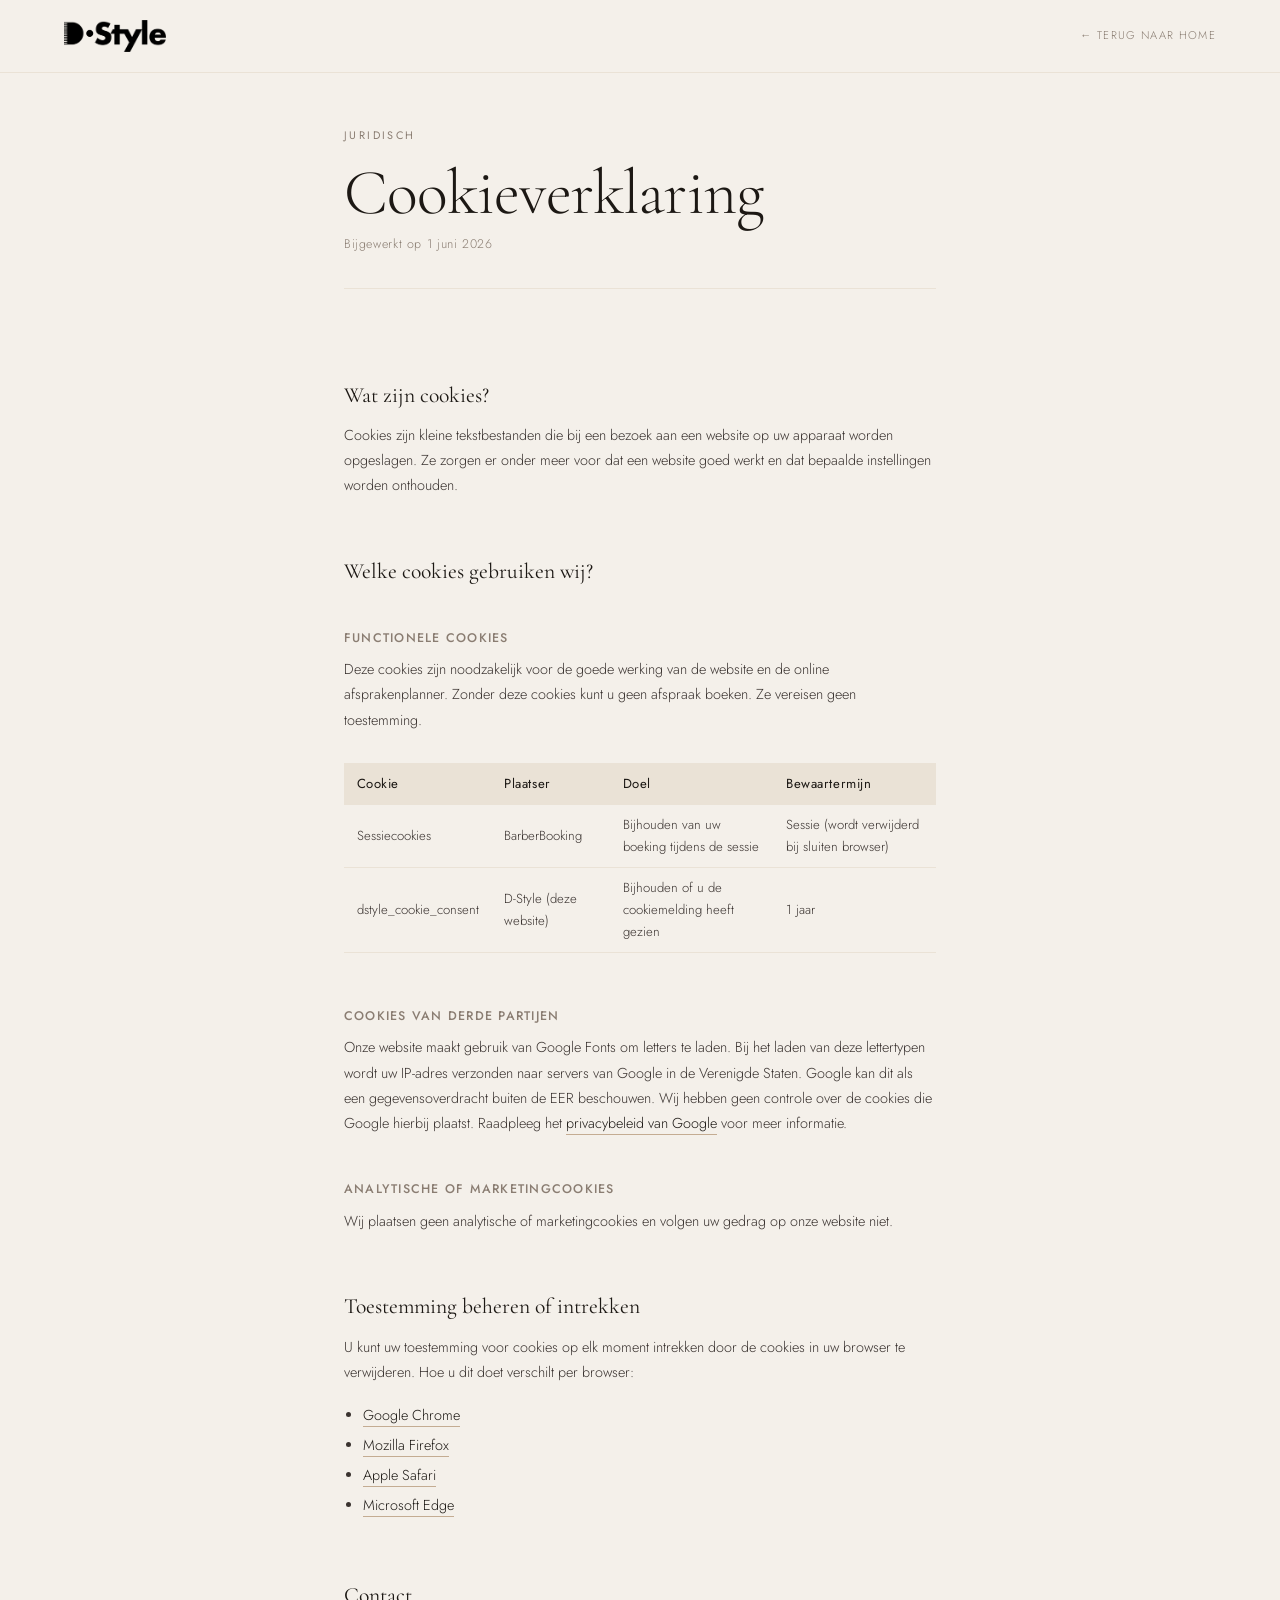
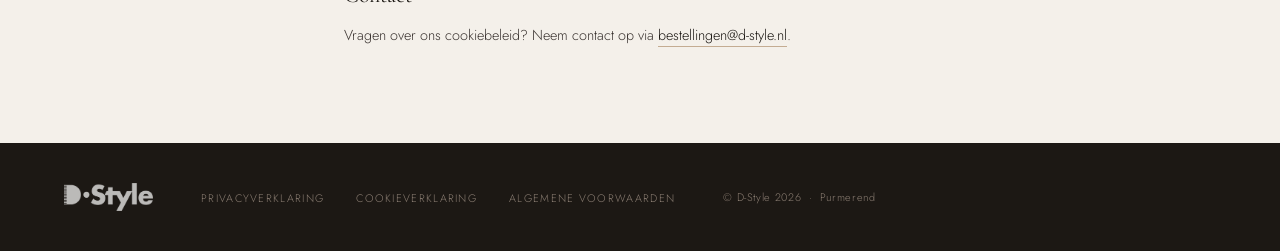
==== cookies.html @ 7f26554a "Voeg juridische pagina's en cookie-popup toe - privacy.html, cookies.html, voorwaarden.html (AVG-con" ====
<!DOCTYPE html>
<html lang="nl">
<head>
  <meta charset="UTF-8">
  <meta name="viewport" content="width=device-width, initial-scale=1.0">
  <title>Cookieverklaring — D-Style Haarmode & Visagie</title>
  <meta name="description" content="Cookieverklaring van D-Style Haarmode & Visagie in Purmerend.">
  <meta name="robots" content="noindex">
  <link rel="icon" type="image/png" sizes="32x32" href="images/icon.png">
  <link rel="apple-touch-icon" href="images/icon.png">
  <link rel="preconnect" href="https://fonts.googleapis.com">
  <link rel="preconnect" href="https://fonts.gstatic.com" crossorigin>
  <link href="https://fonts.googleapis.com/css2?family=Cormorant+Garamond:ital,wght@0,300;0,400;0,500;1,300;1,400;1,500&family=Jost:wght@300;400;500&display=swap" rel="stylesheet">
  <link rel="stylesheet" href="styles.css">
</head>
<body>

  <nav class="nav solid" id="nav" aria-label="Navigatie">
    <a href="index.html" class="nav__logo" aria-label="D-Style — terug naar home">
      <img src="images/d-style-logo.png" alt="D-Style logo" width="120" height="32">
    </a>
    <a href="index.html" class="legal-back">← Terug naar home</a>
  </nav>

  <main class="legal">
    <div class="legal__inner">
      <span class="lbl">Juridisch</span>
      <h1 class="disp legal__h1">Cookieverklaring</h1>
      <p class="legal__intro">Bijgewerkt op 1 juni 2026</p>

      <div class="legal__body">

        <h2>Wat zijn cookies?</h2>
        <p>Cookies zijn kleine tekstbestanden die bij een bezoek aan een website op uw apparaat worden opgeslagen. Ze zorgen er onder meer voor dat een website goed werkt en dat bepaalde instellingen worden onthouden.</p>

        <h2>Welke cookies gebruiken wij?</h2>

        <h3>Functionele cookies</h3>
        <p>Deze cookies zijn noodzakelijk voor de goede werking van de website en de online afsprakenplanner. Zonder deze cookies kunt u geen afspraak boeken. Ze vereisen geen toestemming.</p>
        <table>
          <thead><tr><th>Cookie</th><th>Plaatser</th><th>Doel</th><th>Bewaartermijn</th></tr></thead>
          <tbody>
            <tr>
              <td>Sessiecookies</td>
              <td>BarberBooking</td>
              <td>Bijhouden van uw boeking tijdens de sessie</td>
              <td>Sessie (wordt verwijderd bij sluiten browser)</td>
            </tr>
            <tr>
              <td>dstyle_cookie_consent</td>
              <td>D-Style (deze website)</td>
              <td>Bijhouden of u de cookiemelding heeft gezien</td>
              <td>1 jaar</td>
            </tr>
          </tbody>
        </table>

        <h3>Cookies van derde partijen</h3>
        <p>Onze website maakt gebruik van Google Fonts om letters te laden. Bij het laden van deze lettertypen wordt uw IP-adres verzonden naar servers van Google in de Verenigde Staten. Google kan dit als een gegevensoverdracht buiten de EER beschouwen. Wij hebben geen controle over de cookies die Google hierbij plaatst. Raadpleeg het <a href="https://policies.google.com/privacy" target="_blank" rel="noopener noreferrer">privacybeleid van Google</a> voor meer informatie.</p>

        <h3>Analytische of marketingcookies</h3>
        <p>Wij plaatsen geen analytische of marketingcookies en volgen uw gedrag op onze website niet.</p>

        <h2>Toestemming beheren of intrekken</h2>
        <p>U kunt uw toestemming voor cookies op elk moment intrekken door de cookies in uw browser te verwijderen. Hoe u dit doet verschilt per browser:</p>
        <ul>
          <li><a href="https://support.google.com/chrome/answer/95647" target="_blank" rel="noopener noreferrer">Google Chrome</a></li>
          <li><a href="https://support.mozilla.org/nl/kb/cookies-verwijderen-gegevens-wissen-firefox" target="_blank" rel="noopener noreferrer">Mozilla Firefox</a></li>
          <li><a href="https://support.apple.com/nl-nl/guide/safari/sfri11471/mac" target="_blank" rel="noopener noreferrer">Apple Safari</a></li>
          <li><a href="https://support.microsoft.com/nl-nl/windows/cookies-verwijderen-in-microsoft-edge-63947406-40ac-c3b8-57b9-2a946a29ae09" target="_blank" rel="noopener noreferrer">Microsoft Edge</a></li>
        </ul>

        <h2>Contact</h2>
        <p>Vragen over ons cookiebeleid? Neem contact op via <a href="mailto:bestellingen@d-style.nl">bestellingen@d-style.nl</a>.</p>

      </div>
    </div>
  </main>

  <footer class="footer" aria-label="Voettekst">
    <div class="footer__in">
      <a href="index.html" class="footer__logo" aria-label="D-Style — terug naar home">
        <img src="images/d-style-logo.png" alt="D-Style logo" width="110" height="28">
      </a>
      <ul class="footer__nav" role="list">
        <li><a href="privacy.html">Privacyverklaring</a></li>
        <li><a href="cookies.html">Cookieverklaring</a></li>
        <li><a href="voorwaarden.html">Algemene voorwaarden</a></li>
      </ul>
      <p class="footer__copy">© D-Style 2026 &nbsp;·&nbsp; Purmerend</p>
    </div>
  </footer>

</body>
</html>
---- styles.css ----
/* ─── TOKENS ─────────────────────────────────── */
:root {
  --cream:      #F4F0EA;
  --cream-alt:  #FDFAF6;
  --espresso:   #1C1814;
  --taupe:      #8A7D72;
  --sand:       #C4AC92;
  --sand-light: #EAE2D6;

  --font-d: 'Cormorant Garamond', Georgia, serif;
  --font-b: 'Jost', 'Helvetica Neue', sans-serif;

  --nav-h: 72px;
  --max:   1280px;
  --px:    clamp(1.5rem, 5vw, 5rem);
  --ease:  cubic-bezier(.4,0,.2,1);
}

/* ─── RESET ──────────────────────────────────── */
*,*::before,*::after { box-sizing:border-box; margin:0; padding:0; }
html { scroll-behavior:smooth; }
body {
  background:var(--cream);
  color:var(--espresso);
  font-family:var(--font-b);
  font-weight:300;
  font-size:1rem;
  line-height:1.7;
  -webkit-font-smoothing:antialiased;
  overflow-x:hidden;
}
img    { display:block; max-width:100%; }
a      { color:inherit; text-decoration:none; }
button { font:inherit; cursor:pointer; background:none; border:none; }

/* ─── A11Y ───────────────────────────────────── */
.skip {
  position:absolute; top:-100%; left:1rem;
  padding:.5rem 1.2rem;
  background:var(--espresso); color:var(--cream);
  font-size:.85rem; z-index:9999;
}
.skip:focus { top:1rem; }
:focus-visible { outline:2px solid var(--sand); outline-offset:3px; }

/* ─── TYPE HELPERS ───────────────────────────── */
.lbl {
  font-family:var(--font-b);
  font-size:.68rem; font-weight:400;
  letter-spacing:.22em; text-transform:uppercase;
  color:var(--taupe);
}
.disp {
  font-family:var(--font-d);
  font-weight:300; line-height:1.05; letter-spacing:-.015em;
}
.disp em { font-style:italic; }

/* ─── BUTTONS ────────────────────────────────── */
.btn {
  display:inline-flex; align-items:center; justify-content:center;
  padding:.9rem 2rem;
  font-family:var(--font-b); font-size:.73rem; font-weight:400;
  letter-spacing:.16em; text-transform:uppercase;
  transition:background .3s var(--ease),color .3s var(--ease),border-color .3s var(--ease);
  white-space:nowrap;
}
.btn-ghost-light {
  background:transparent; color:#fff; border:1px solid rgba(255,255,255,.8);
}
.btn-ghost-light:hover { background:#fff; color:var(--espresso); border-color:#fff; }

.btn-sand {
  background:transparent; color:var(--sand); border:1px solid var(--sand);
}
.btn-sand:hover { background:var(--sand); color:var(--espresso); }

.btn-dark {
  background:transparent; color:var(--espresso); border:1px solid var(--espresso);
}
.btn-dark:hover { background:var(--espresso); color:var(--cream); }

/* ─── NAV ────────────────────────────────────── */
.nav {
  position:fixed; inset:0 0 auto; z-index:100;
  height:var(--nav-h);
  display:flex; align-items:center; padding:0 var(--px);
  transition:background .5s var(--ease), box-shadow .5s var(--ease);
}
.nav.solid {
  background:rgba(244,240,234,.97);
  backdrop-filter:blur(10px); -webkit-backdrop-filter:blur(10px);
  box-shadow:0 1px 0 var(--sand-light);
}
.nav__logo {
  flex-shrink:0; display:flex; align-items:center;
}
.nav__logo img {
  height:32px; width:auto;
  filter:brightness(0) invert(1);
  transition:filter .5s var(--ease);
}
.nav.solid .nav__logo img {
  filter:brightness(0);
}

.nav__links {
  margin-left:auto; display:flex; align-items:center;
  gap:2.5rem; list-style:none;
}
.nav__links a {
  font-size:.72rem; font-weight:400; letter-spacing:.14em;
  text-transform:uppercase; color:rgba(255,255,255,.72);
  transition:color .3s;
}
.nav.solid .nav__links a { color:var(--taupe); }
.nav__links a:hover { color:#fff; }
.nav.solid .nav__links a:hover { color:var(--espresso); }

.nav__cta { margin-left:2.5rem; }

.nav__burger {
  display:none; flex-direction:column; gap:5px;
  margin-left:auto; padding:6px;
}
.nav__burger span {
  display:block; width:22px; height:1px; background:#fff;
  transition:background .5s,transform .3s,opacity .3s;
}
.nav.solid .nav__burger span { background:var(--espresso); }
.nav__burger[aria-expanded="true"] span:nth-child(1) { transform:rotate(45deg) translate(4px,4px); }
.nav__burger[aria-expanded="true"] span:nth-child(2) { opacity:0; transform:scaleX(0); }
.nav__burger[aria-expanded="true"] span:nth-child(3) { transform:rotate(-45deg) translate(4px,-4px); }

.nav-mobile {
  position:fixed; inset:0; background:var(--espresso); z-index:99;
  display:flex; flex-direction:column; justify-content:center;
  align-items:center; gap:2rem;
  opacity:0; pointer-events:none;
  transition:opacity .4s var(--ease);
}
.nav-mobile.open { opacity:1; pointer-events:auto; }
.nav-mobile a {
  font-family:var(--font-d); font-size:2.4rem; font-weight:300;
  color:var(--cream); letter-spacing:.02em; transition:color .3s;
}
.nav-mobile a:hover { color:var(--sand); }
.nav-mobile .m-cta {
  font-family:var(--font-b); font-size:.75rem; letter-spacing:.18em;
  text-transform:uppercase; margin-top:1rem;
  color:var(--sand) !important;
  border:1px solid var(--sand); padding:.85rem 2.2rem;
}

/* ─── HERO ───────────────────────────────────── */
.hero {
  position:relative; height:100svh; min-height:620px; overflow:hidden;
}
.hero__bg {
  position:absolute; inset:0;
  background:url('images/salon-chairs.webp') center 20% / cover no-repeat;
  transform:scale(1.06);
  transition:transform 1.3s cubic-bezier(.33,1,.68,1);
  will-change:transform;
}
.hero__bg.ready { transform:scale(1); }
.hero__overlay {
  position:absolute; inset:0;
  background:
    linear-gradient(to right,  rgba(28,24,20,.82) 0%, rgba(28,24,20,.35) 55%, rgba(28,24,20,.1) 100%),
    linear-gradient(to top,    rgba(28,24,20,.75) 0%, rgba(28,24,20,.0)  55%);
}
.hero__inner {
  position:relative; height:100%;
  display:flex; flex-direction:column; justify-content:center;
  padding:calc(var(--nav-h) + 2rem) var(--px) clamp(3rem,6vh,5rem);
  max-width:calc(var(--max) + 2 * var(--px)); margin:0 auto;
}
.hero__eye {
  color:rgba(255,255,255,.88); margin-bottom:1.2rem;
}
.hero__h1 {
  font-size:clamp(3.8rem,10vw,8.5rem); color:#fff; max-width:11ch;
  line-height:.92;
}
.hero__sub {
  margin-top:1.8rem;
  font-size:clamp(.9rem,1.4vw,1.05rem); font-weight:300;
  color:rgba(255,255,255,.92); max-width:44ch; line-height:1.65;
}
.hero__ctas {
  margin-top:2.2rem;
  display:flex; align-items:center; gap:1.5rem 2.5rem; flex-wrap:wrap;
}
.hero__tel {
  font-size:.72rem; letter-spacing:.14em; text-transform:uppercase;
  color:rgba(255,255,255,.88);
  border-bottom:1px solid rgba(255,255,255,.5); padding-bottom:1px;
  transition:color .3s,border-color .3s;
}
.hero__tel:hover { color:#fff; border-color:#fff; }

.hero__scroll {
  position:absolute; right:var(--px); bottom:2.5rem;
  display:flex; flex-direction:column; align-items:center; gap:8px;
}
.hero__scroll-bar {
  width:1px; height:50px;
  background:rgba(255,255,255,.18); position:relative; overflow:hidden;
}
.hero__scroll-bar::after {
  content:''; position:absolute; inset:0; background:rgba(255,255,255,.6);
  animation:scrollSlide 1.9s ease-in-out infinite;
}
@keyframes scrollSlide { 0%{transform:translateY(-100%)} 100%{transform:translateY(100%)} }
.hero__scroll-lbl {
  font-size:.58rem; letter-spacing:.22em; text-transform:uppercase;
  color:rgba(255,255,255,.38); writing-mode:vertical-rl;
}

/* ─── PROOF ──────────────────────────────────── */
.proof {
  background:var(--espresso);
  padding:clamp(2.5rem,5vw,4rem) var(--px);
}
.proof__in {
  max-width:var(--max); margin:0 auto;
  display:grid; grid-template-columns:180px 1fr;
  gap:2rem 5rem; align-items:center;
}
.proof__score {
  font-family:var(--font-d); font-size:4.5rem; font-weight:300;
  color:#fff; line-height:1;
}
.proof__stars {
  color:var(--sand); letter-spacing:.08em; font-size:1rem; margin-bottom:.3rem;
}
.proof__count {
  font-size:.68rem; letter-spacing:.14em; text-transform:uppercase;
  color:var(--taupe); margin-top:.4rem;
}
.proof__q {
  border-left:1px solid rgba(255,255,255,.1);
  padding-left:clamp(2rem,4vw,4rem);
}
.proof__qt {
  font-family:var(--font-d); font-size:clamp(1.05rem,2vw,1.35rem);
  font-weight:300; font-style:italic;
  color:rgba(255,255,255,.82); line-height:1.55; margin-bottom:1rem;
}
.proof__qa {
  font-size:.68rem; letter-spacing:.16em; text-transform:uppercase;
  color:var(--taupe);
}

/* ─── SECTION BASE ───────────────────────────── */
.sec { padding:clamp(4rem,10vw,8rem) var(--px); }
.sec__in { max-width:var(--max); margin:0 auto; }

/* ─── OVER ───────────────────────────────────── */
.over { background:var(--cream-alt); }
.over__g {
  display:grid; grid-template-columns:1fr 1fr;
  gap:clamp(3rem,6vw,6rem); align-items:center;
}
.over__media { position:relative; }
.over__img {
  width:100%; aspect-ratio:4/5;
  object-fit:cover; object-position:center 15%;
}
.over__accent {
  position:absolute; inset:auto -1.5rem -1.5rem auto;
  width:45%; aspect-ratio:1;
  background:var(--sand-light); z-index:-1;
}
.over__h {
  font-size:clamp(2.2rem,4.5vw,3.8rem); margin-top:1.2rem;
}
.over__line {
  width:36px; height:1px; background:var(--sand); margin:2rem 0;
}
.over__p {
  font-size:.98rem; color:var(--taupe);
  line-height:1.85; max-width:44ch;
}
.over__p+.over__p { margin-top:1rem; }
.over__ul {
  list-style:none; margin-top:2.2rem;
  display:flex; flex-direction:column; gap:.75rem;
}
.over__ul li {
  display:flex; align-items:center; gap:1.1rem;
  font-size:.88rem; font-weight:400;
}
.over__ul li::before {
  content:''; flex-shrink:0; width:20px; height:1px; background:var(--sand);
}

/* ─── DIENSTEN ───────────────────────────────── */
.diensten { background:var(--espresso); }
.diensten .lbl { color:var(--sand); }
.diensten__top {
  display:grid; grid-template-columns:1fr 1fr;
  gap:2rem 5rem; align-items:end;
  margin-bottom:clamp(3rem,6vw,5rem);
}
.diensten__h {
  font-size:clamp(2.2rem,4.5vw,3.8rem); color:#fff; margin-top:1.2rem;
}
.diensten__intro {
  font-size:.93rem; color:rgba(255,255,255,.5);
  line-height:1.8; max-width:40ch; align-self:end;
}
.diensten__cols {
  display:grid; grid-template-columns:1fr 1fr;
  border-top:1px solid rgba(255,255,255,.07);
}
.diensten__col {
  padding:clamp(2rem,4vw,3.5rem) clamp(1.5rem,3vw,3rem);
  border-bottom:1px solid rgba(255,255,255,.07);
}
.diensten__col:first-child {
  border-right:1px solid rgba(255,255,255,.07);
}
.diensten__col-img {
  width:100%; aspect-ratio:16/9;
  object-fit:cover; object-position:center 30%;
  filter:brightness(.85) saturate(.9);
  margin-bottom:2.5rem;
}
.diensten__col-tit {
  font-family:var(--font-d); font-size:2rem; font-weight:300;
  color:#fff; margin-bottom:.25rem;
}
.diensten__col-sub {
  font-size:.66rem; letter-spacing:.18em; text-transform:uppercase;
  color:var(--sand); margin-bottom:2rem;
}
.diensten__list { list-style:none; }
.diensten__row {
  display:flex; justify-content:space-between; align-items:baseline;
  gap:1rem; padding:.85rem 0;
  border-bottom:1px solid rgba(255,255,255,.06);
  font-size:.88rem;
}
.diensten__row:last-child { border-bottom:none; }
.diensten__row-n { color:rgba(255,255,255,.82); }
.diensten__row-p {
  color:var(--taupe); font-size:.78rem;
  letter-spacing:.04em; flex-shrink:0;
}
.diensten__foot {
  padding:clamp(2rem,4vw,3.5rem) clamp(1.5rem,3vw,3rem);
  display:flex; align-items:center; justify-content:space-between;
  gap:2rem; flex-wrap:wrap;
  border-top:1px solid rgba(255,255,255,.07);
}
.diensten__foot-txt {
  font-family:var(--font-d); font-size:clamp(1rem,2vw,1.4rem);
  font-style:italic; font-weight:300;
  color:rgba(255,255,255,.52); max-width:42ch; line-height:1.4;
}
.diensten__foot-btns { display:flex; gap:1rem; flex-wrap:wrap; }

/* ─── TEAM ───────────────────────────────────── */
.team { background:var(--cream); }
.team__top {
  display:flex; align-items:flex-end; justify-content:space-between;
  gap:2rem; margin-bottom:3.5rem; flex-wrap:wrap;
}
.team__h { font-size:clamp(2.2rem,4.5vw,3.8rem); margin-top:1.2rem; }
.team__sub {
  font-size:.92rem; color:var(--taupe);
  line-height:1.75; max-width:38ch;
}
.team__photo-wrap { overflow:hidden; }
.team__photo {
  width:100%; height:clamp(280px,38vw,520px);
  object-fit:cover; object-position:center 18%;
}
.team__roster {
  display:grid; grid-template-columns:repeat(6,1fr);
  border-top:1px solid var(--sand-light);
}
.team__member {
  padding:2rem 1.5rem;
  border-right:1px solid var(--sand-light);
  display:flex; flex-direction:column; gap:.4rem;
}
.team__member:last-child { border-right:none; }
.team__name {
  font-family:var(--font-d); font-size:1.55rem;
  font-weight:400; line-height:1.1;
}
.team__role {
  font-size:.65rem; letter-spacing:.14em;
  text-transform:uppercase; color:var(--taupe); margin-bottom:.75rem;
}
.team__link {
  display:inline-flex; align-items:center; gap:.3rem;
  font-size:.67rem; letter-spacing:.12em; text-transform:uppercase;
  color:var(--taupe);
  border-bottom:1px solid var(--sand); padding-bottom:1px;
  width:fit-content; margin-top:auto;
  transition:color .3s,border-color .3s;
}
.team__link::after { content:'→'; }
.team__link:hover { color:var(--espresso); border-color:var(--espresso); }

/* ─── GALERIJ ────────────────────────────────── */
.galerij { background:var(--cream-alt); padding-bottom:0; }
.galerij__top { margin-bottom:3rem; }
.galerij__h { font-size:clamp(2.2rem,4.5vw,3.8rem); margin-top:1.2rem; }
.gal {
  display:grid;
  grid-template-columns:repeat(12,1fr);
  grid-auto-rows:265px;
  gap:3px;
}
.gi { overflow:hidden; background:var(--sand-light); }
.gi img {
  width:100%; height:100%; object-fit:cover;
  transition:transform .8s cubic-bezier(.33,1,.68,1);
}
.gi:hover img { transform:scale(1.04); }
.gi:nth-child(1) { grid-column:1/6;  grid-row:1/3; }
.gi:nth-child(2) { grid-column:6/9;  grid-row:1/2; }
.gi:nth-child(3) { grid-column:9/13; grid-row:1/2; }
.gi:nth-child(4) { grid-column:6/9;  grid-row:2/3; }
.gi:nth-child(5) { grid-column:9/13; grid-row:2/3; }

/* ─── CONTACT ────────────────────────────────── */
.contact { background:var(--cream); }
.contact__g {
  display:grid; grid-template-columns:1fr 1fr;
  gap:clamp(3rem,6vw,7rem); align-items:start;
}
.contact__h {
  font-size:clamp(2.2rem,4.5vw,3.8rem);
  margin-top:1.2rem; margin-bottom:2.5rem;
}
.contact__box {
  background:var(--espresso); padding:2.5rem; margin-bottom:2.5rem;
}
.contact__box-txt {
  font-family:var(--font-d); font-size:1.25rem; font-weight:300;
  font-style:italic; color:rgba(255,255,255,.7);
  line-height:1.4; margin-bottom:1.5rem;
}
.contact__dl { display:flex; flex-direction:column; gap:1.8rem; }
.contact__dl dt {
  font-size:.64rem; letter-spacing:.2em; text-transform:uppercase;
  color:var(--taupe); margin-bottom:.3rem;
}
.contact__tel {
  font-family:var(--font-d); font-size:1.6rem; font-weight:400;
  transition:color .3s;
}
.contact__tel:hover { color:var(--sand); }
.contact__socials { display:flex; gap:1.5rem; }
.contact__soc {
  font-size:.68rem; letter-spacing:.12em; text-transform:uppercase;
  color:var(--taupe);
  border-bottom:1px solid var(--sand-light); padding-bottom:2px;
  transition:color .3s,border-color .3s;
}
.contact__soc:hover { color:var(--espresso); border-color:var(--espresso); }

.hours { display:flex; flex-direction:column; }
.hours__row {
  display:flex; justify-content:space-between;
  padding:.8rem 0; border-bottom:1px solid var(--sand-light);
  font-size:.9rem;
}
.hours__row:first-child { border-top:1px solid var(--sand-light); }
.hours__day { font-weight:400; }
.hours__t   { color:var(--taupe); }
.hours__row.cl .hours__day,
.hours__row.cl .hours__t { color:var(--sand); opacity:.5; }

.contact__map {
  width:100%; aspect-ratio:4/3; border:none; margin-top:2rem;
  filter:grayscale(.7) contrast(1.05);
  transition:filter .4s;
}
.contact__map:hover { filter:grayscale(0) contrast(1); }
.contact__dir { margin-top:1rem; display:inline-flex; }

/* ─── FOOTER ─────────────────────────────────── */
.footer { background:var(--espresso); padding:2.5rem var(--px); }
.footer__in {
  max-width:var(--max); margin:0 auto;
  display:flex; align-items:center; flex-wrap:wrap; gap:1.5rem 3rem;
}
.footer__logo { display:flex; align-items:center; }
.footer__logo img {
  height:28px; width:auto;
  filter:brightness(0) invert(1) opacity(.7);
}
.footer__nav { display:flex; gap:2rem; list-style:none; flex-wrap:wrap; }
.footer__nav a {
  font-size:.68rem; letter-spacing:.12em; text-transform:uppercase;
  color:var(--taupe); transition:color .3s;
}
.footer__nav a:hover { color:var(--cream); }
.footer__legal { margin-left:auto; }
.footer__copy {
  font-size:.68rem;
  letter-spacing:.06em; color:var(--taupe);
}

/* ─── COOKIE BAR ────────────────────────────── */
.cookie-bar {
  position:fixed; inset:auto 0 0;
  background:var(--cream-alt);
  border-top:1px solid var(--sand-light);
  padding:1.25rem var(--px);
  z-index:200;
  transform:translateY(100%);
  transition:transform .45s var(--ease);
}
.cookie-bar.visible { transform:none; }
.cookie-bar__inner {
  max-width:var(--max); margin:0 auto;
  display:flex; align-items:center;
  flex-wrap:wrap; gap:1rem 2rem;
}
.cookie-bar__txt {
  flex:1; min-width:220px;
  font-size:.8rem; color:var(--taupe); line-height:1.55;
}
.cookie-bar__txt a {
  color:var(--espresso); border-bottom:1px solid var(--sand);
  padding-bottom:1px; transition:border-color .2s;
}
.cookie-bar__txt a:hover { border-color:var(--espresso); }
.cookie-bar__btns {
  display:flex; align-items:center; gap:1rem; flex-shrink:0;
}
.cookie-bar__decline {
  font-size:.7rem; letter-spacing:.12em; text-transform:uppercase;
  color:var(--taupe); background:none; border:none;
  padding:.5rem 0; cursor:pointer;
  border-bottom:1px solid transparent;
  transition:color .2s, border-color .2s;
}
.cookie-bar__decline:hover { color:var(--espresso); border-color:var(--taupe); }

/* ─── LEGAL PAGES ───────────────────────────── */
.legal-back {
  margin-left:auto;
  font-size:.7rem; letter-spacing:.12em; text-transform:uppercase;
  color:var(--taupe); transition:color .2s;
}
.legal-back:hover { color:var(--espresso); }

.legal {
  padding-top:calc(var(--nav-h) + 3rem);
  padding-bottom:5rem;
  min-height:80vh;
}
.legal__inner {
  max-width:720px; margin:0 auto; padding:0 var(--px);
}
.legal__h1 {
  font-size:clamp(2.4rem,6vw,4rem);
  color:var(--espresso); margin-top:.75rem; margin-bottom:.5rem;
}
.legal__intro {
  font-size:.78rem; color:var(--taupe); letter-spacing:.05em;
  margin-bottom:3rem; padding-bottom:2rem;
  border-bottom:1px solid var(--sand-light);
}

.legal__body { display:flex; flex-direction:column; gap:0; }
.legal__body h2 {
  font-family:var(--font-d); font-size:1.35rem; font-weight:400;
  color:var(--espresso); margin-top:2.5rem; margin-bottom:.6rem;
}
.legal__body h3 {
  font-family:var(--font-b); font-size:.78rem; font-weight:500;
  letter-spacing:.1em; text-transform:uppercase; color:var(--taupe);
  margin-top:1.8rem; margin-bottom:.5rem;
}
.legal__body p {
  font-size:.9rem; color:#3a3330; line-height:1.75;
  margin-bottom:.9rem;
}
.legal__body ul {
  margin:.2rem 0 .9rem 1.2rem;
}
.legal__body li {
  font-size:.9rem; color:#3a3330; line-height:1.75; margin-bottom:.3rem;
}
.legal__body a {
  color:var(--espresso); border-bottom:1px solid var(--sand);
  padding-bottom:1px; transition:border-color .2s;
}
.legal__body a:hover { border-color:var(--espresso); }
.legal__body table {
  width:100%; border-collapse:collapse;
  margin:1rem 0 1.5rem; font-size:.82rem;
}
.legal__body th {
  text-align:left; padding:.6rem .8rem;
  background:var(--sand-light); color:var(--espresso);
  font-weight:400; letter-spacing:.04em;
}
.legal__body td {
  padding:.55rem .8rem; color:#3a3330;
  border-bottom:1px solid var(--sand-light);
}

/* ─── REVEAL ─────────────────────────────────── */
[data-r] {
  opacity:0; transform:translateY(26px);
  transition:opacity .85s var(--ease), transform .85s var(--ease);
}
[data-r].in { opacity:1; transform:none; }
[data-r][data-d="1"] { transition-delay:.1s; }
[data-r][data-d="2"] { transition-delay:.2s; }
[data-r][data-d="3"] { transition-delay:.3s; }
[data-r][data-d="4"] { transition-delay:.4s; }
[data-r][data-d="5"] { transition-delay:.5s; }

[data-h] {
  opacity:0; transform:translateY(22px);
  transition:opacity 1s var(--ease), transform 1s var(--ease);
}
[data-h].in { opacity:1; transform:none; }
[data-h][data-d="1"] { transition-delay:.2s; }
[data-h][data-d="2"] { transition-delay:.42s; }
[data-h][data-d="3"] { transition-delay:.65s; }
[data-h][data-d="4"] { transition-delay:.9s; }

/* ─── RESPONSIVE ─────────────────────────────── */
@media (max-width:1024px) {
  .team__roster { grid-template-columns:repeat(3,1fr); }
  .team__member:nth-child(3) { border-right:none; }
}
@media (max-width:900px) {
  .over__g   { grid-template-columns:1fr; }
  .over__accent { display:none; }
  .over__img { aspect-ratio:3/2; }
  .diensten__top  { grid-template-columns:1fr; }
  .diensten__cols { grid-template-columns:1fr; }
  .diensten__col:first-child { border-right:none; border-bottom:1px solid rgba(255,255,255,.07); }
  .contact__g { grid-template-columns:1fr; }
  .proof__in  { grid-template-columns:1fr; }
  .proof__q   { border-left:none; border-top:1px solid rgba(255,255,255,.1); padding-left:0; padding-top:2rem; }
}
@media (max-width:768px) {
  :root { --nav-h:60px; }
  .nav__links,.nav__cta { display:none; }
  .nav__burger { display:flex; }
  .team__roster { grid-template-columns:repeat(2,1fr); }
  .team__member:nth-child(2n) { border-right:none; }
  .team__member:nth-child(3)  { border-right:1px solid var(--sand-light); }
  .gal {
    grid-template-columns:1fr 1fr;
    grid-auto-rows:200px;
  }
  .gi { grid-column:auto !important; grid-row:auto !important; }
  .gi:nth-child(1) { grid-column:1/3 !important; }
  .footer__legal { margin-left:0; }
  .footer__copy  { margin-left:0; }
}
@media (max-width:500px) {
  .cookie-bar__inner { flex-direction:column; align-items:flex-start; }
}
@media (max-width:500px) {
  .hero__ctas { flex-direction:column; align-items:flex-start; }
  .diensten__foot { flex-direction:column; align-items:flex-start; }
}
@media (prefers-reduced-motion:reduce) {
  *,[data-r],[data-h],.hero__bg,.hero__scroll-bar::after {
    transition:none !important; animation:none !important;
  }
  [data-r],[data-h] { opacity:1; transform:none; }
}
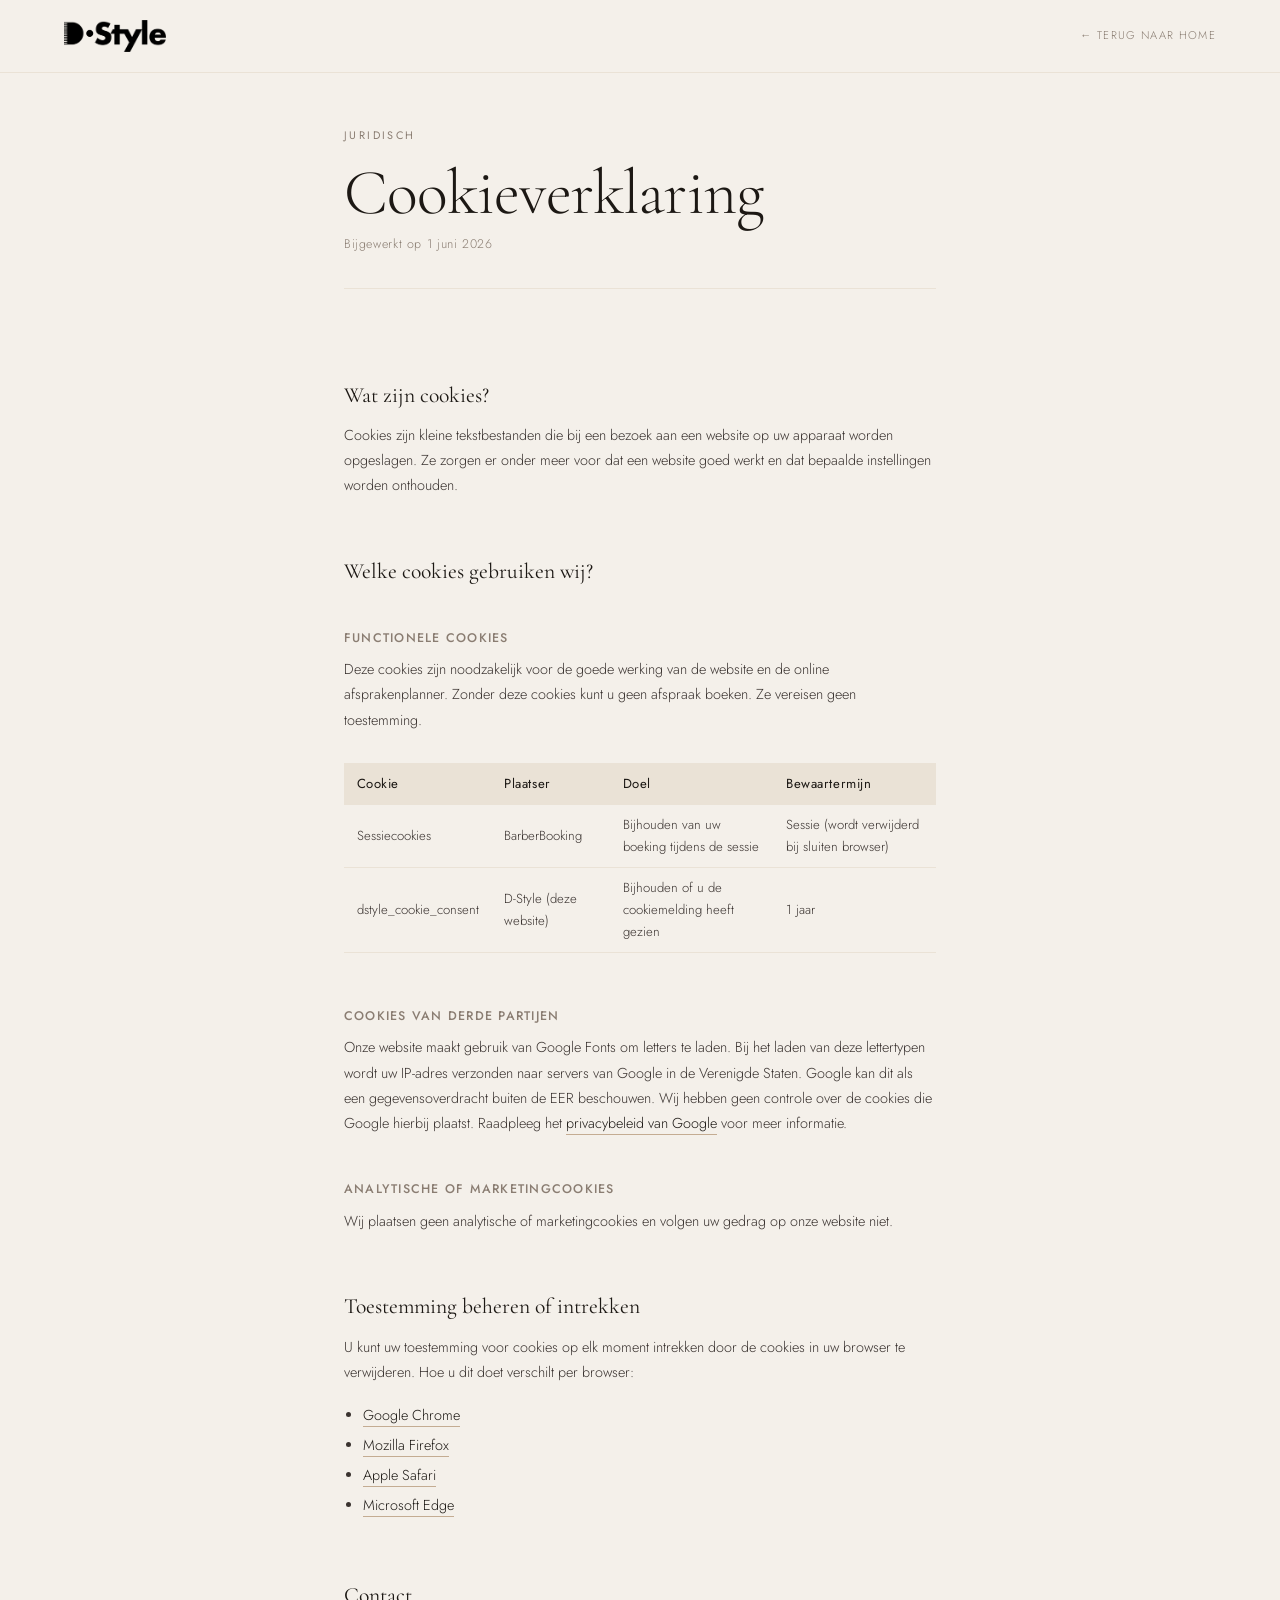
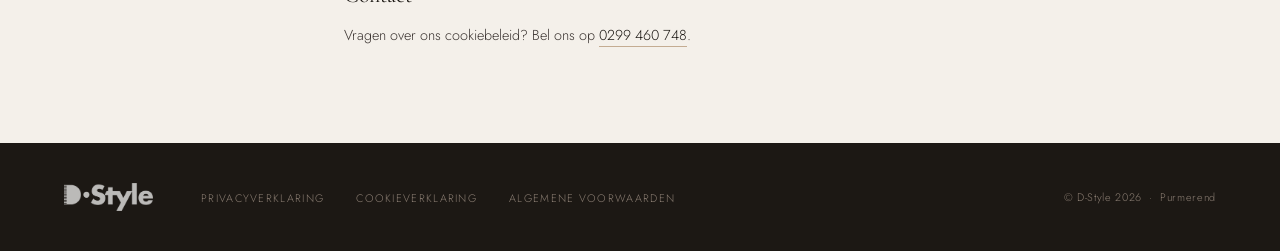
==== commit 41c57faa: "Verwijder verzonnen e-mailadres overal uit site en juridische pagina's Co-Authored-By: Claude Sonnet" ====
--- a/cookies.html
+++ b/cookies.html
@@ -71,7 +71,7 @@
         </ul>
 
         <h2>Contact</h2>
-        <p>Vragen over ons cookiebeleid? Neem contact op via <a href="mailto:bestellingen@d-style.nl">bestellingen@d-style.nl</a>.</p>
+        <p>Vragen over ons cookiebeleid? Bel ons op <a href="tel:+31299460748">0299 460 748</a>.</p>
 
       </div>
     </div>
--- a/styles.css
+++ b/styles.css
@@ -118,6 +118,10 @@
 .nav.solid .nav__links a:hover { color:var(--espresso); }
 
 .nav__cta { margin-left:2.5rem; }
+.nav.solid .nav__cta {
+  color:var(--espresso); border-color:var(--espresso);
+}
+.nav.solid .nav__cta:hover { background:var(--espresso); color:var(--cream); }
 
 .nav__burger {
   display:none; flex-direction:column; gap:5px;
@@ -503,9 +507,16 @@
   color:var(--taupe); transition:color .3s;
 }
 .footer__nav a:hover { color:var(--cream); }
-.footer__legal { margin-left:auto; }
+.footer__addr {
+  font-style:normal; font-size:.68rem;
+  color:var(--taupe); letter-spacing:.04em; line-height:1.9;
+  margin-left:auto;
+}
+.footer__addr a { color:var(--taupe); transition:color .3s; }
+.footer__addr a:hover { color:var(--cream); }
+.footer__legal { width:100%; padding-top:1rem; border-top:1px solid rgba(255,255,255,.07); }
 .footer__copy {
-  font-size:.68rem;
+  font-size:.68rem; margin-left:auto;
   letter-spacing:.06em; color:var(--taupe);
 }
 
@@ -649,26 +660,41 @@
   .proof__in  { grid-template-columns:1fr; }
   .proof__q   { border-left:none; border-top:1px solid rgba(255,255,255,.1); padding-left:0; padding-top:2rem; }
 }
-@media (max-width:768px) {
-  :root { --nav-h:60px; }
-  .nav__links,.nav__cta { display:none; }
-  .nav__burger { display:flex; }
+
+/* Tablet / iPad: desktop nav zichtbaar maar compact; CTA vervalt (staat in hero) */
+@media (min-width:768px) and (max-width:960px) {
+  .nav__links { gap:1.4rem; }
+  .nav__cta   { display:none; }
+  .hero__h1   { font-size: clamp(5rem, 12vw, 7rem); }
+  .hero__sub  { font-size: 1.05rem; max-width:50ch; }
+  .hero__eye  { font-size: .74rem; }
+}
+
+/* Layout-aanpassingen voor smal scherm (iPad portrait + telefoon) */
+@media (max-width:767px) {
   .team__roster { grid-template-columns:repeat(2,1fr); }
   .team__member:nth-child(2n) { border-right:none; }
   .team__member:nth-child(3)  { border-right:1px solid var(--sand-light); }
   .gal {
     grid-template-columns:1fr 1fr;
-    grid-auto-rows:200px;
+    grid-auto-rows:240px;
   }
   .gi { grid-column:auto !important; grid-row:auto !important; }
   .gi:nth-child(1) { grid-column:1/3 !important; }
+  .footer__addr  { margin-left:0; }
   .footer__legal { margin-left:0; }
   .footer__copy  { margin-left:0; }
 }
+
+/* Mobiele nav: alleen onder 768px (telefoons) */
+@media (max-width:767px) {
+  :root { --nav-h:60px; }
+  .nav__links,.nav__cta { display:none; }
+  .nav__burger { display:flex; }
+}
+
 @media (max-width:500px) {
   .cookie-bar__inner { flex-direction:column; align-items:flex-start; }
-}
-@media (max-width:500px) {
   .hero__ctas { flex-direction:column; align-items:flex-start; }
   .diensten__foot { flex-direction:column; align-items:flex-start; }
 }
